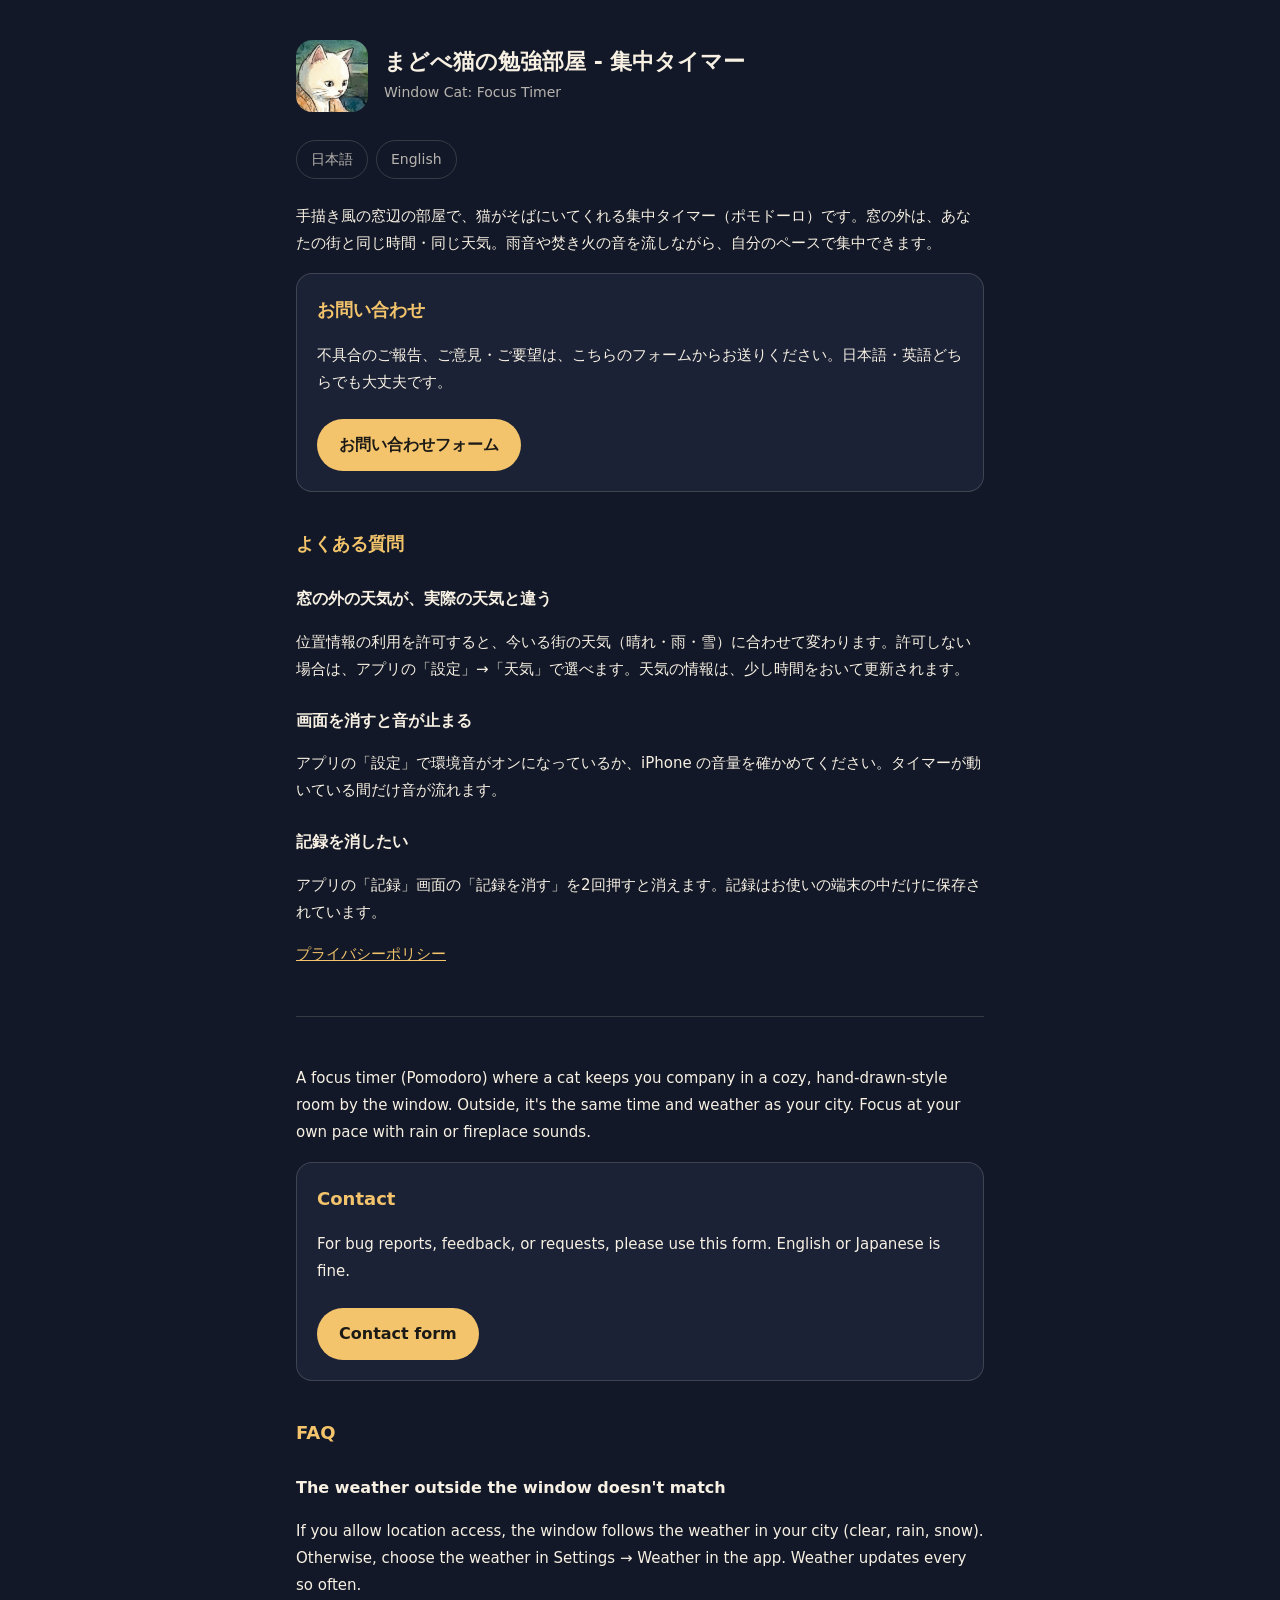
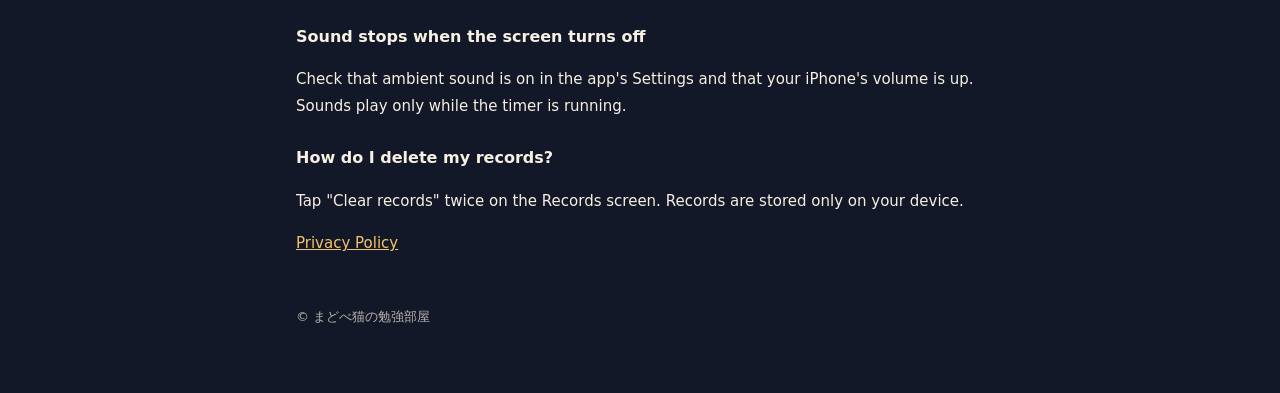
==== index.html @ 6a1f92ef "サポートページとプライバシーポリシーを公開 Co-Authored-By: Claude Opus 5.5 <noreply@anthropic.com>" ====
<!doctype html>
<html lang="ja">
<head>
<meta charset="utf-8">
<meta name="viewport" content="width=device-width, initial-scale=1">
<title>まどべ猫の勉強部屋 - 集中タイマー｜サポート</title>
<meta name="description" content="まどべ猫の勉強部屋 - 集中タイマー（Window Cat: Focus Timer）のサポートページ">
<link rel="icon" href="icon.png">
<link rel="stylesheet" href="style.css">
</head>
<body>
<main>
  <header>
    <img src="icon.png" alt="">
    <div>
      <h1>まどべ猫の勉強部屋 - 集中タイマー</h1>
      <p>Window Cat: Focus Timer</p>
    </div>
  </header>

  <div class="lang"><a href="#ja">日本語</a><a href="#en">English</a></div>

  <section id="ja">
    <p>手描き風の窓辺の部屋で、猫がそばにいてくれる集中タイマー（ポモドーロ）です。窓の外は、あなたの街と同じ時間・同じ天気。雨音や焚き火の音を流しながら、自分のペースで集中できます。</p>

    <div class="card">
      <h2 style="margin-top:0">お問い合わせ</h2>
      <p>不具合のご報告、ご意見・ご要望は、こちらのフォームからお送りください。日本語・英語どちらでも大丈夫です。</p>
      <a class="button" href="https://forms.gle/KTpggrEJGh8jSzJd7">お問い合わせフォーム</a>
    </div>

    <h2>よくある質問</h2>
    <h3>窓の外の天気が、実際の天気と違う</h3>
    <p>位置情報の利用を許可すると、今いる街の天気（晴れ・雨・雪）に合わせて変わります。許可しない場合は、アプリの「設定」→「天気」で選べます。天気の情報は、少し時間をおいて更新されます。</p>
    <h3>画面を消すと音が止まる</h3>
    <p>アプリの「設定」で環境音がオンになっているか、iPhone の音量を確かめてください。タイマーが動いている間だけ音が流れます。</p>
    <h3>記録を消したい</h3>
    <p>アプリの「記録」画面の「記録を消す」を2回押すと消えます。記録はお使いの端末の中だけに保存されています。</p>

    <p><a href="privacy.html">プライバシーポリシー</a></p>
  </section>

  <hr>

  <section id="en" lang="en">
    <p>A focus timer (Pomodoro) where a cat keeps you company in a cozy, hand-drawn-style room by the window. Outside, it's the same time and weather as your city. Focus at your own pace with rain or fireplace sounds.</p>

    <div class="card">
      <h2 style="margin-top:0">Contact</h2>
      <p>For bug reports, feedback, or requests, please use this form. English or Japanese is fine.</p>
      <a class="button" href="https://forms.gle/KTpggrEJGh8jSzJd7">Contact form</a>
    </div>

    <h2>FAQ</h2>
    <h3>The weather outside the window doesn't match</h3>
    <p>If you allow location access, the window follows the weather in your city (clear, rain, snow). Otherwise, choose the weather in Settings → Weather in the app. Weather updates every so often.</p>
    <h3>Sound stops when the screen turns off</h3>
    <p>Check that ambient sound is on in the app's Settings and that your iPhone's volume is up. Sounds play only while the timer is running.</p>
    <h3>How do I delete my records?</h3>
    <p>Tap "Clear records" twice on the Records screen. Records are stored only on your device.</p>

    <p><a href="privacy.html#en">Privacy Policy</a></p>
  </section>

  <footer>© まどべ猫の勉強部屋</footer>
</main>
</body>
</html>
---- style.css ----
/* まどべ猫の勉強部屋 - 公開ページ共通（夜の窓辺の色） */
:root {
  --night: #121827;
  --panel: #1b2236;
  --ink: #f7f0e3;
  --ink-soft: rgba(247, 240, 227, 0.72);
  --line: rgba(247, 240, 227, 0.16);
  --lamp: #f3c46b;
}
* { box-sizing: border-box; }
body {
  margin: 0;
  background: var(--night);
  color: var(--ink);
  font-family: "Hiragino Maru Gothic ProN", "Hiragino Sans", "Noto Sans JP", system-ui, sans-serif;
  line-height: 1.8;
  -webkit-text-size-adjust: 100%;
}
main { max-width: 720px; margin: 0 auto; padding: 40px 16px 64px; }
header { display: flex; align-items: center; gap: 16px; margin-bottom: 28px; }
header img { width: 72px; height: 72px; border-radius: 16px; flex-shrink: 0; }
header h1 { font-size: 22px; margin: 0; line-height: 1.4; }
header p { margin: 2px 0 0; color: var(--ink-soft); font-size: 14px; }
h2 { font-size: 18px; margin: 36px 0 8px; color: var(--lamp); }
h3 { font-size: 16px; margin: 24px 0 4px; }
p, li { font-size: 15px; }
ul { padding-left: 1.2em; }
a { color: var(--lamp); }
.card { background: var(--panel); border: 1px solid var(--line); border-radius: 16px; padding: 20px; margin: 16px 0; }
.button {
  display: inline-block; margin-top: 8px; padding: 12px 22px; border-radius: 999px;
  background: var(--lamp); color: #1c1a16; font-weight: 700; text-decoration: none;
}
.lang { display: flex; gap: 8px; margin: 8px 0 24px; flex-wrap: wrap; }
.lang a { padding: 6px 14px; border: 1px solid var(--line); border-radius: 999px; text-decoration: none; color: var(--ink-soft); font-size: 14px; }
.muted { color: var(--ink-soft); font-size: 13px; }
hr { border: 0; border-top: 1px solid var(--line); margin: 48px 0; }
footer { margin-top: 48px; color: var(--ink-soft); font-size: 13px; }
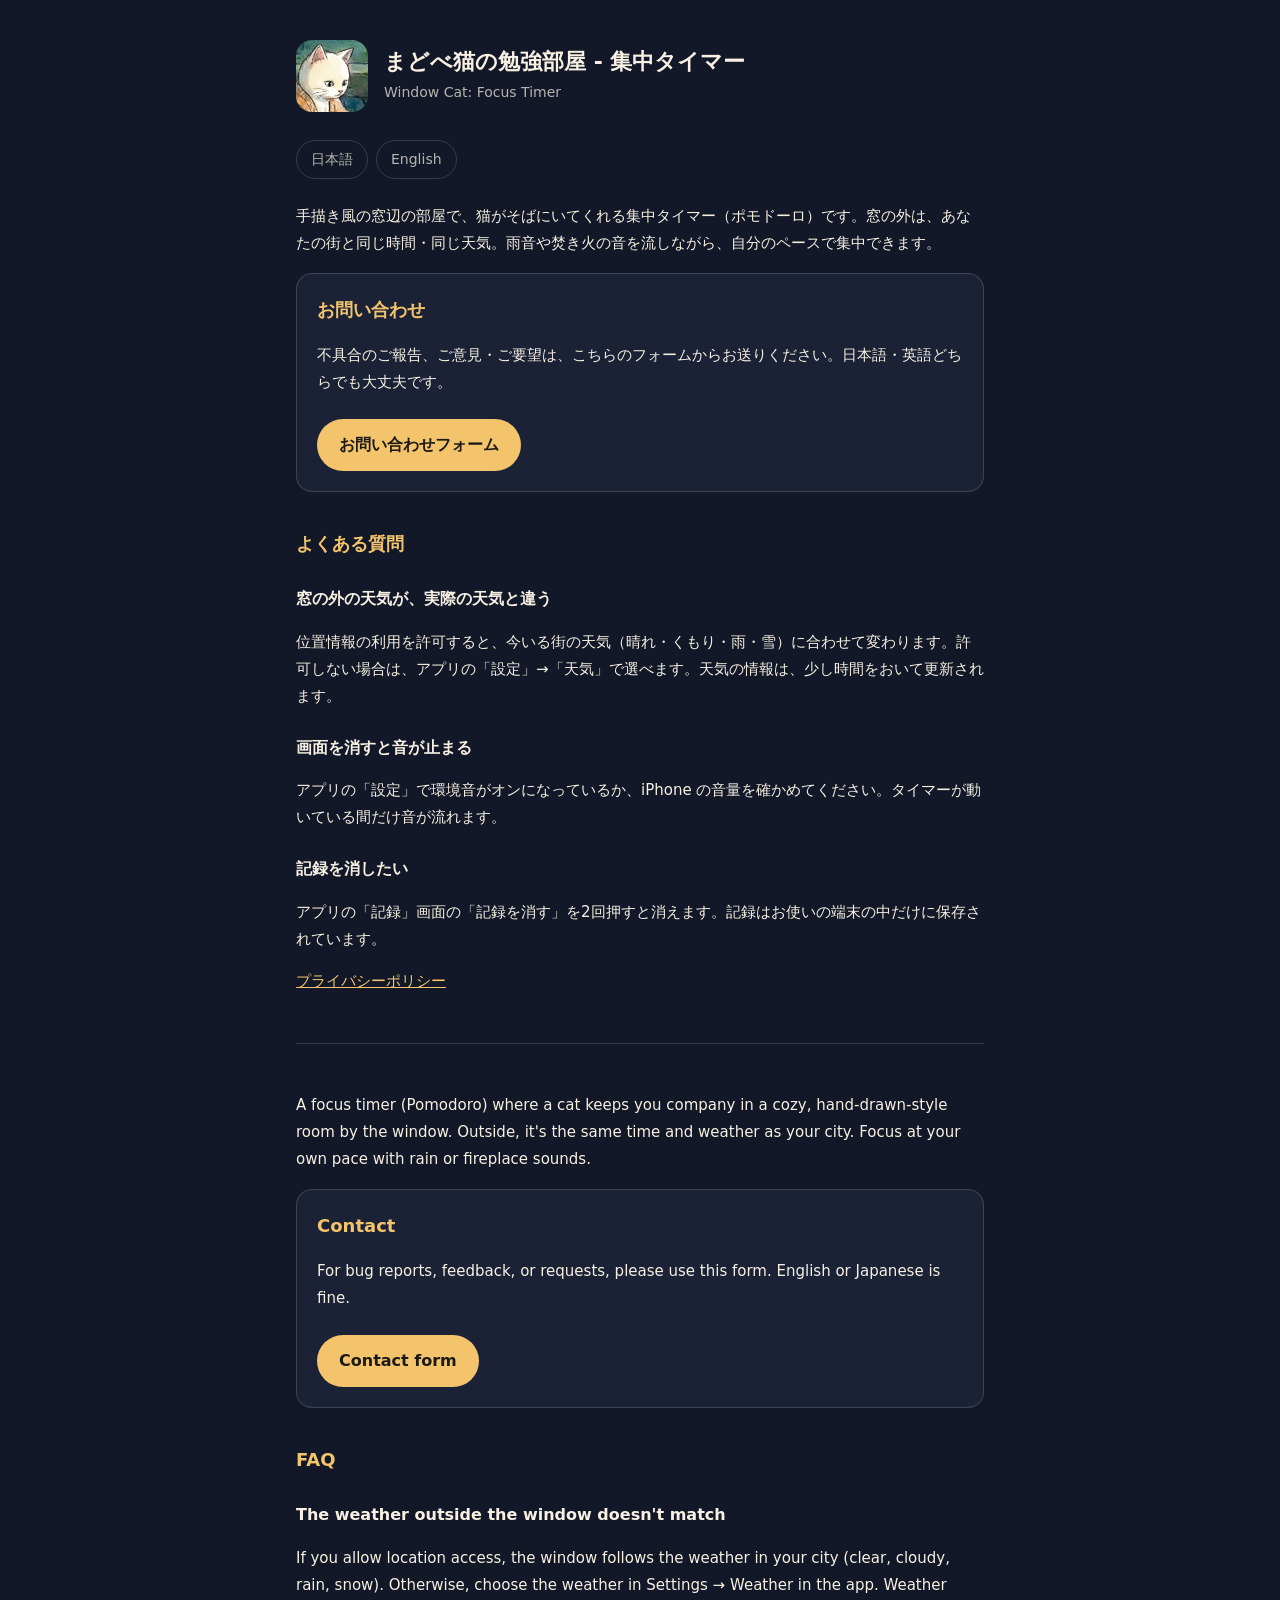
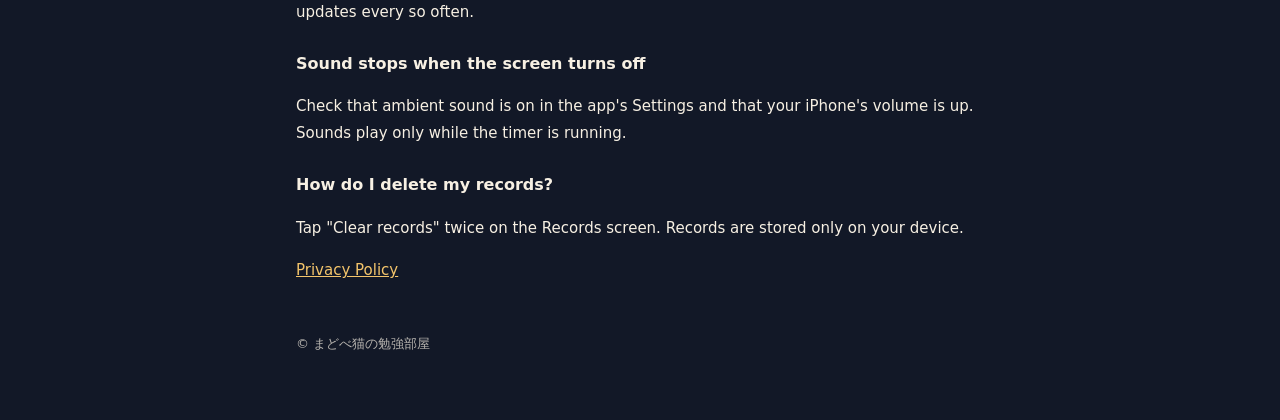
==== commit e568950a: "Add cloudy to weather descriptions Co-Authored-By: Claude Opus 5.5 <noreply@anthropic.com>" ====
--- a/index.html
+++ b/index.html
@@ -31,7 +31,7 @@
 
     <h2>よくある質問</h2>
     <h3>窓の外の天気が、実際の天気と違う</h3>
-    <p>位置情報の利用を許可すると、今いる街の天気（晴れ・雨・雪）に合わせて変わります。許可しない場合は、アプリの「設定」→「天気」で選べます。天気の情報は、少し時間をおいて更新されます。</p>
+    <p>位置情報の利用を許可すると、今いる街の天気（晴れ・くもり・雨・雪）に合わせて変わります。許可しない場合は、アプリの「設定」→「天気」で選べます。天気の情報は、少し時間をおいて更新されます。</p>
     <h3>画面を消すと音が止まる</h3>
     <p>アプリの「設定」で環境音がオンになっているか、iPhone の音量を確かめてください。タイマーが動いている間だけ音が流れます。</p>
     <h3>記録を消したい</h3>
@@ -53,7 +53,7 @@
 
     <h2>FAQ</h2>
     <h3>The weather outside the window doesn't match</h3>
-    <p>If you allow location access, the window follows the weather in your city (clear, rain, snow). Otherwise, choose the weather in Settings → Weather in the app. Weather updates every so often.</p>
+    <p>If you allow location access, the window follows the weather in your city (clear, cloudy, rain, snow). Otherwise, choose the weather in Settings → Weather in the app. Weather updates every so often.</p>
     <h3>Sound stops when the screen turns off</h3>
     <p>Check that ambient sound is on in the app's Settings and that your iPhone's volume is up. Sounds play only while the timer is running.</p>
     <h3>How do I delete my records?</h3>
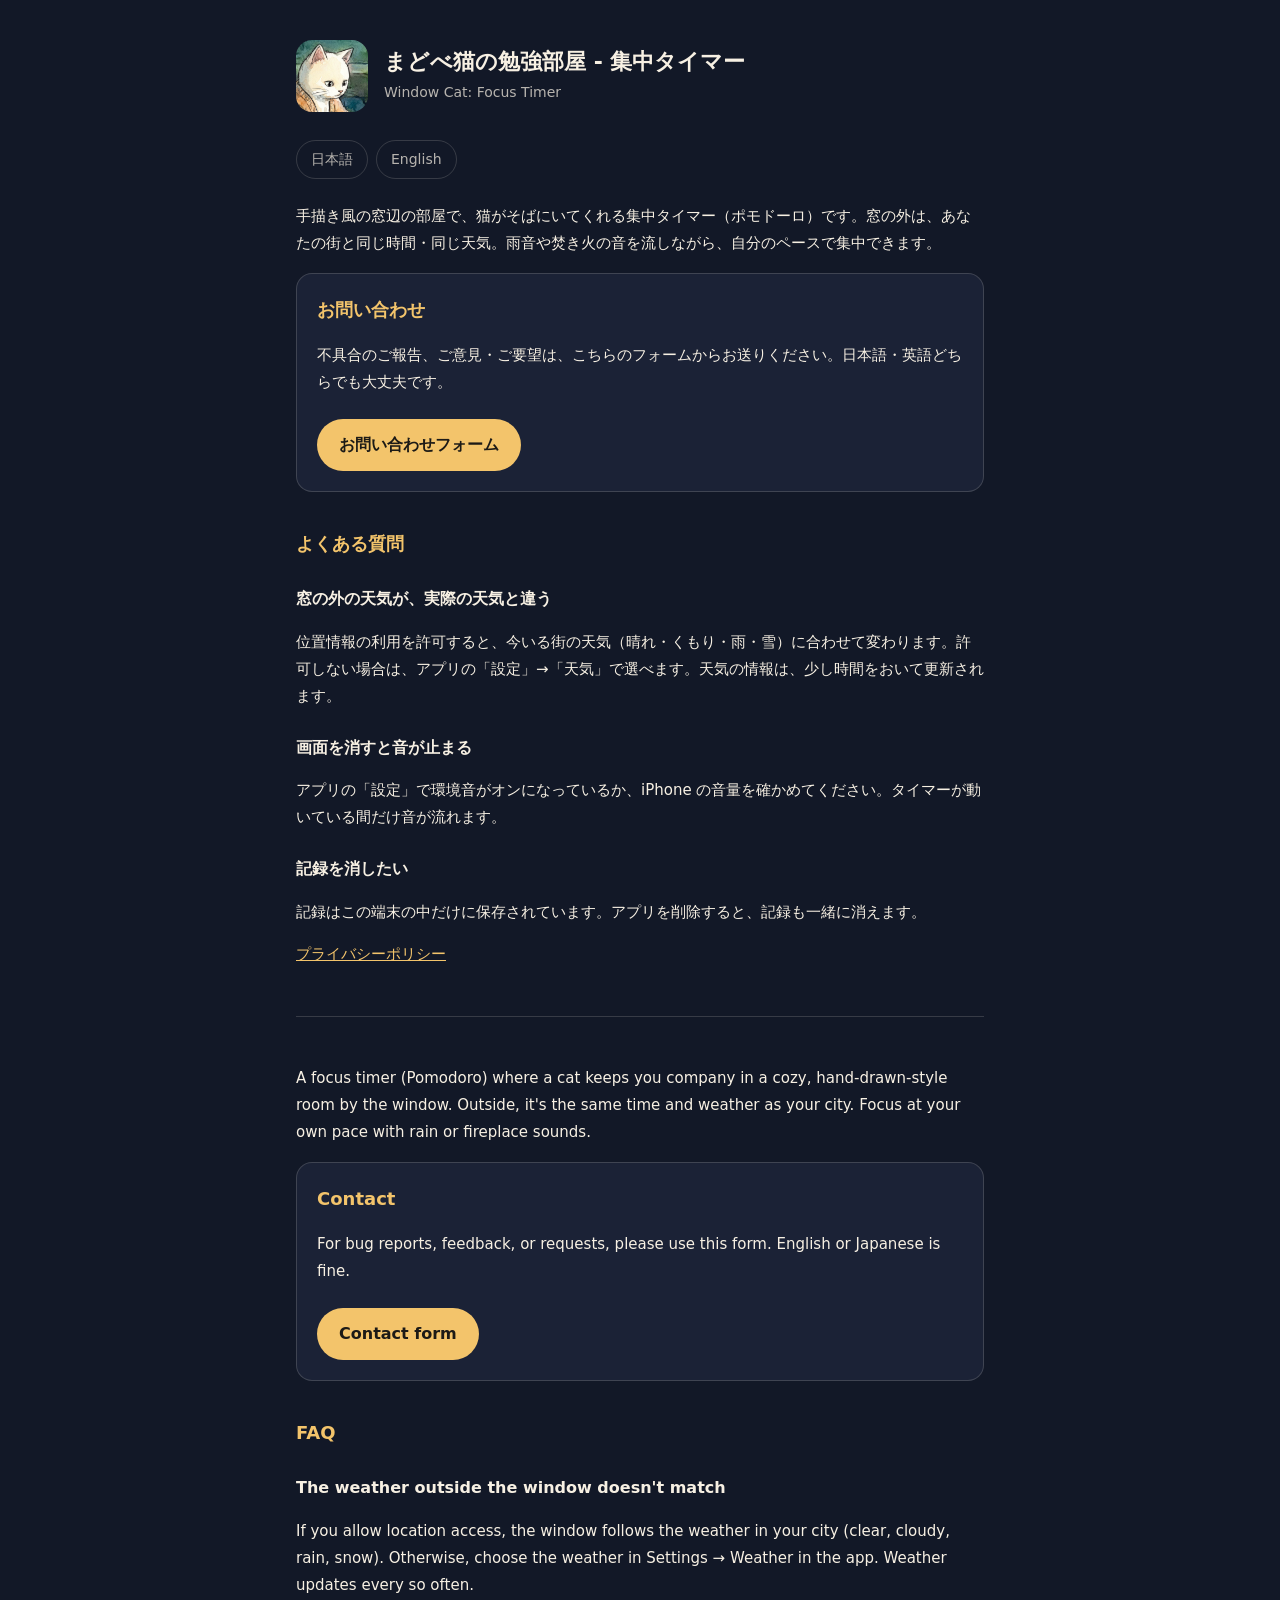
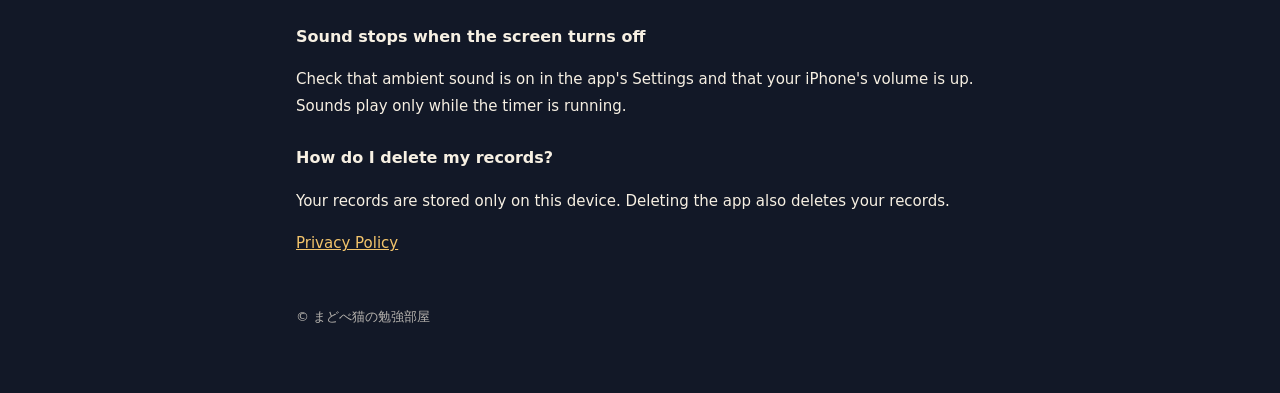
==== commit d5b8e34a: "記録の説明を修正（アプリを削除すると記録も消える） Co-Authored-By: Claude Opus 5.5 <noreply@anthropic.com>" ====
--- a/index.html
+++ b/index.html
@@ -35,7 +35,7 @@
     <h3>画面を消すと音が止まる</h3>
     <p>アプリの「設定」で環境音がオンになっているか、iPhone の音量を確かめてください。タイマーが動いている間だけ音が流れます。</p>
     <h3>記録を消したい</h3>
-    <p>アプリの「記録」画面の「記録を消す」を2回押すと消えます。記録はお使いの端末の中だけに保存されています。</p>
+    <p>記録はこの端末の中だけに保存されています。アプリを削除すると、記録も一緒に消えます。</p>
 
     <p><a href="privacy.html">プライバシーポリシー</a></p>
   </section>
@@ -57,7 +57,7 @@
     <h3>Sound stops when the screen turns off</h3>
     <p>Check that ambient sound is on in the app's Settings and that your iPhone's volume is up. Sounds play only while the timer is running.</p>
     <h3>How do I delete my records?</h3>
-    <p>Tap "Clear records" twice on the Records screen. Records are stored only on your device.</p>
+    <p>Your records are stored only on this device. Deleting the app also deletes your records.</p>
 
     <p><a href="privacy.html#en">Privacy Policy</a></p>
   </section>
